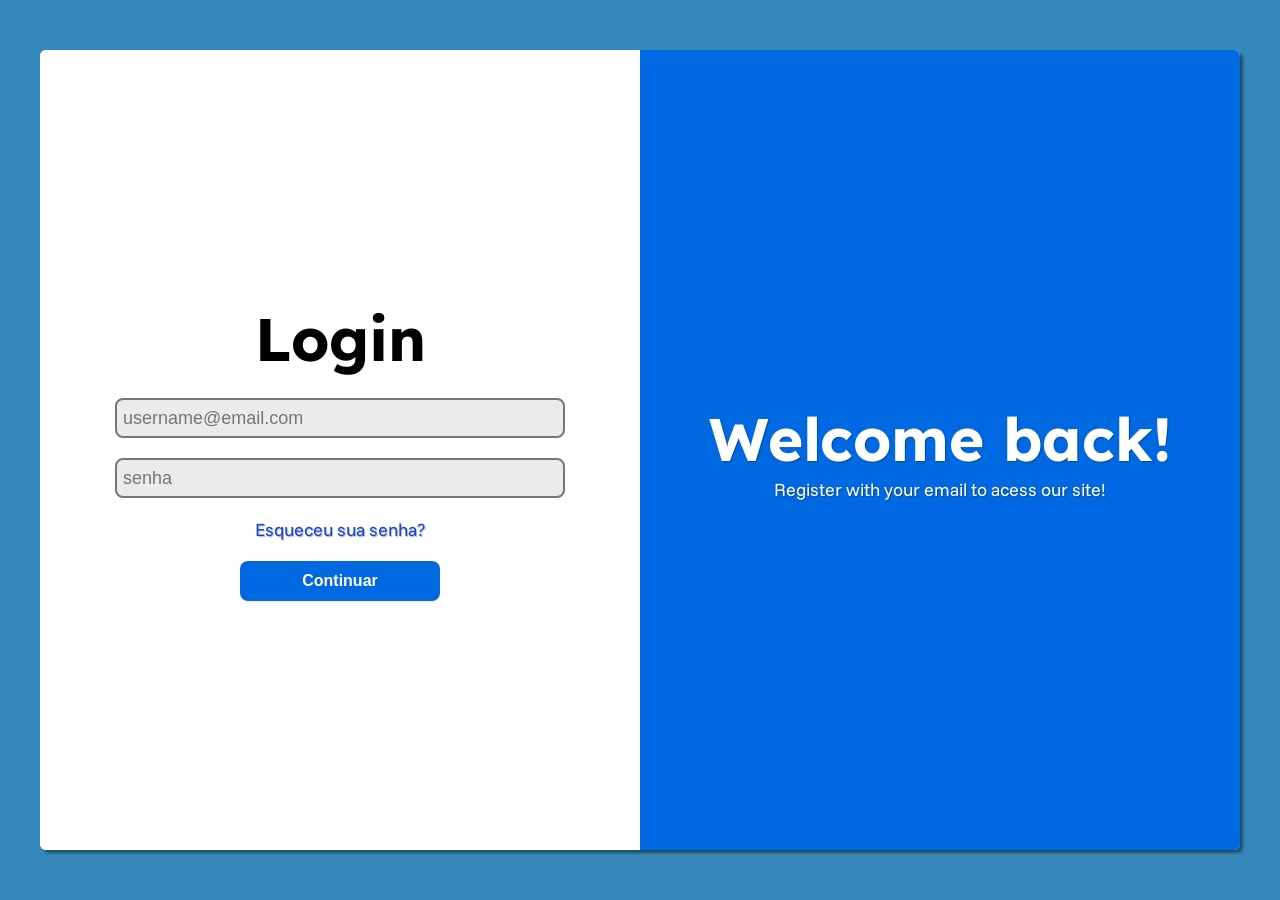
==== login.html @ 679e93c8 "Comit" ====
<!DOCTYPE html>
<html lang="pt-br">
<head>
    <meta charset="UTF-8">
    <meta name="viewport" content="width=device-width, initial-scale=1.0">
    <link rel="stylesheet" href="style.css">
    <link rel="shortcut icon" href="Imagens/favicon.ico" type="image/x-icon">
    <title>Login Page</title>
</head>
<body>
    <main>
        <div class="container">
            <form class="container-sgp" method="post" autocomplete="on">
                <h1>Login</h1>
                <input type="email" placeholder="username@email.com">
                <input type="password" placeholder="senha" autocomplete="current-password" required minlength="8">
                <a href="#">
                    <p>Esqueceu sua senha?</p>
                </a>
                <button type="submit">Continuar</button>
            </form>
            <div class="container-bgd">
                <h1>Welcome back!</h1>
                <p>Register with your email to acess our site!</p>
            </div>
        </div>
    </main>
</body>
</html>
---- style.css ----
@import url('https://fonts.googleapis.com/css2?family=Funnel+Sans:ital,wght@0,300..800;1,300..800&family=Lexend:wght@100..900&display=swap');

:root{
    --cor1: #0068E1;
    --cor2: #1B78F2;
    --cor3: #1D8FF2;
    --cor4: #1DA1F2;
    --cor5: #1BB5F2;
    --fonte-hg: "Funnel Sans", sans-serif;
    --fonte-hl: "Lexend", sans-serif;
    --fonte-pd: Arial, Helvetica, sans-serif
}

* {
    box-sizing: border-box;
    padding: 0px;
    margin: 0px;
}

body{
    background-color:  #3688ba;
    height: 100vh;
    width: 100vw;
}

main{
    position: relative;
    height: 100vh;
    width: 100vw;
}

.container{
    position: absolute;
    top: 50%;
    left: 50%;
    transform: translate(-50%, -50%);
    min-width: 1200px;
    height: 800px;

    display: flex;
    background-color: white;
    border-radius: 6px;
    box-shadow: 3px 3px 3px rgba(0, 0, 0, 0.440);

    transition: width 0.3s, height 0.3s;
    transition-timing-function: ease;
}

.container h1{
    font-size: 60px;
    margin: 2px;
    font-family: var(--fonte-hl);
}

.container p{
    font-family: var(--fonte-hg);
    font-size: 18px;
}

.container-sgp{
    background-color: rgb(255, 255, 255);
    display: flex;
    flex-direction: column;
    justify-content: center;
    align-items: center;
    height: 100%;
    width: 50%;
    gap: 20px;
    border-radius: 6px 0px 0px 6px;
}

.container-sgp p, a{
    text-decoration: none;
    color: #1445D9;
}

.container-sgp a:hover{
    text-decoration: underline;
}

.container-sgp input{
    width: 75%;
    height: 40px;
    border-radius: 8px;
    background-color: rgba(220, 220, 220, 0.573);
    font-size: 18px;
    padding: 6px;
    border-style: double;
}

.container-sgp button{
    height: 40px;
    width: 200px;
    border-radius: 8px;
    border-style: hidden;
    background-color: var(--cor1);
    color: white;
    font-size: 16px;
    font-weight: bold;
}

.container-sgp button:hover{
    background-color: var(--cor2);
    cursor: pointer;
}

.container-bgd{
    background-color: var(--cor1);
    display: flex;
    flex-direction: column;
    align-items: center;
    justify-content: center;
    height: 100%;
    width: 50%;
    border-radius: 0px 6px 6px 0px;
}

.container-bgd h1, p{
    color: white;
    text-shadow: 1px 1px 1px rgba(0, 0, 0, 0.28);
}

@media (max-width: 1200px){
    .container{
        min-width: 800px;
        height: 600px;
    }

    .container h1{
        font-size: 40px;
    }

    .container p{
        font-size: 16px;
    }
}

@media (max-width: 768px){
    .container{
        min-width: 600px;
        height: 500px;
    }

    .container h1{
        font-size: 30px;
    }

    .container p{
        font-size: 14px;
    }
}

@media (max-width: 425px){
    .container{
        min-width: auto;
        width: 90%;
        height: 90%;
        flex-direction: column-reverse;
        box-shadow: 0px 1px 3px rgba(0, 0, 0, 0.440);
    }

    .container h1{
        font-size: 30px;
    }

    .container p{
        font-size: 14px;
    }

   .container-sgp{
        height: 50%;
        width: 100%;
        border-radius: 0px 0px 6px 6px;
    }

    .container-bgd{
        height: 50%;
        width: 100%;
        border-radius: 6px 6px 0px 0px;
    }
}
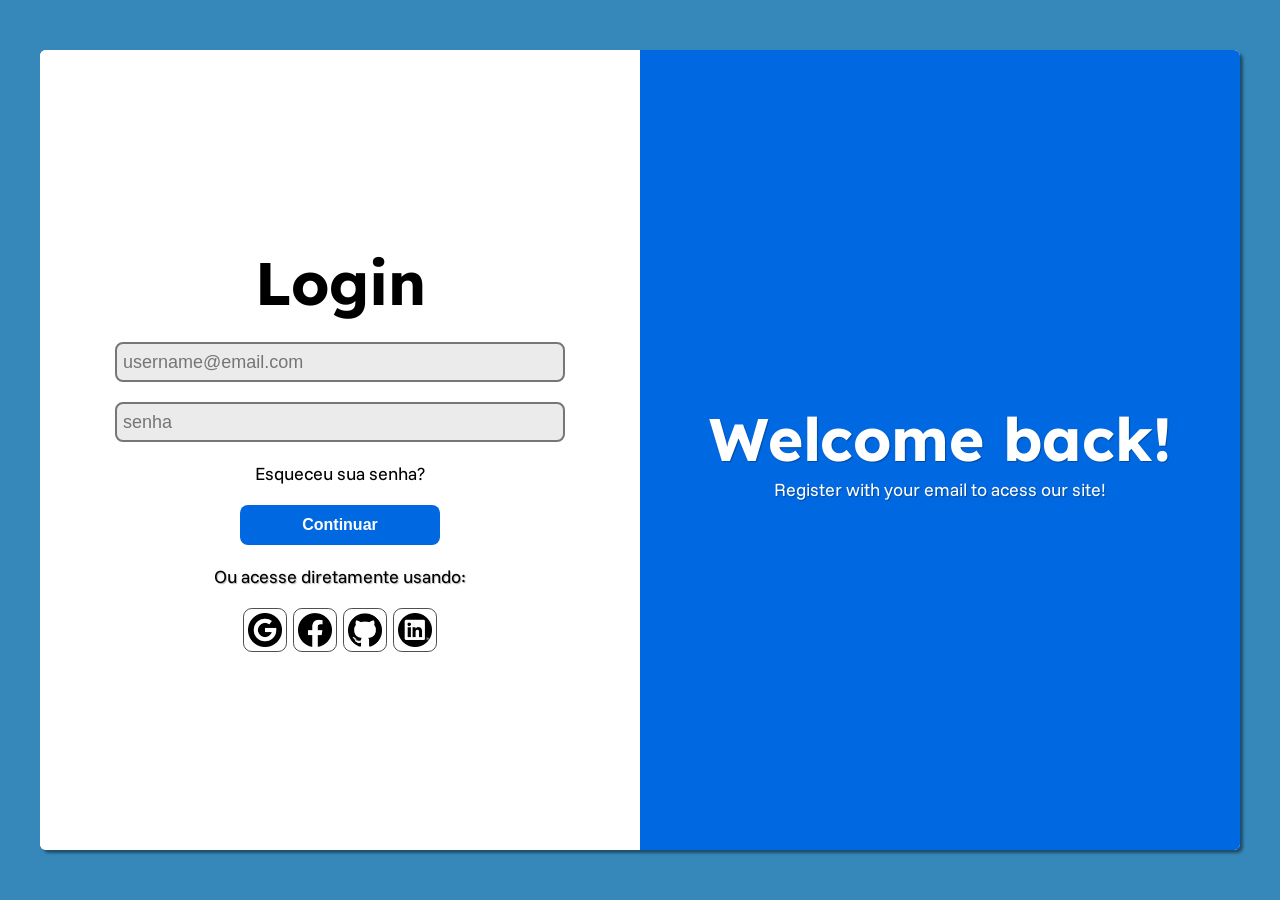
==== commit e1853d37: "Social Icons - Adicionado social icon - Limpeza de código - Tentativa falha de criar o segundo form " ====
--- a/login.html
+++ b/login.html
@@ -14,10 +14,15 @@
                 <h1>Login</h1>
                 <input type="email" placeholder="username@email.com">
                 <input type="password" placeholder="senha" autocomplete="current-password" required minlength="8">
-                <a href="#">
-                    <p>Esqueceu sua senha?</p>
-                </a>
+                <a href="#">Esqueceu sua senha?</a>
                 <button type="submit">Continuar</button>
+                <p>Ou acesse diretamente usando:</p>
+                <div class="social-icons">
+                    <a href="#" class="icon"><img src="Imagens/google-circle.png" alt="google"></a>
+                    <a href="#" class="icon"><img src="Imagens/facebook.png" alt="facebook"></a>
+                    <a href="#" class="icon"><img src="Imagens/github.png" alt="github"></a>
+                    <a href="#" class="icon"><img src="Imagens/linkedin-circle.png" alt=""></a>
+                </div>
             </form>
             <div class="container-bgd">
                 <h1>Welcome back!</h1>
--- a/style.css
+++ b/style.css
@@ -70,8 +70,10 @@
 }
 
 .container-sgp p, a{
+    font-family: var(--fonte-hg);
+    font-size: 18px;
     text-decoration: none;
-    color: #1445D9;
+    color: black;
 }
 
 .container-sgp a:hover{
@@ -120,6 +122,26 @@
     text-shadow: 1px 1px 1px rgba(0, 0, 0, 0.28);
 }
 
+.social-icons{
+    display: flex;
+    align-items: center;
+    justify-content: center;
+    
+}
+
+.icon img {
+  width: 44px;
+  height: 44px;
+  border: 1px solid rgba(0, 0, 0, 0.691);
+  padding: 4px;
+  border-radius: 20%;
+  display: inline-flex;
+  justify-content: center;
+  align-items: center;
+  margin: 0px 3px 0px;
+
+}
+
 @media (max-width: 1200px){
     .container{
         min-width: 800px;
